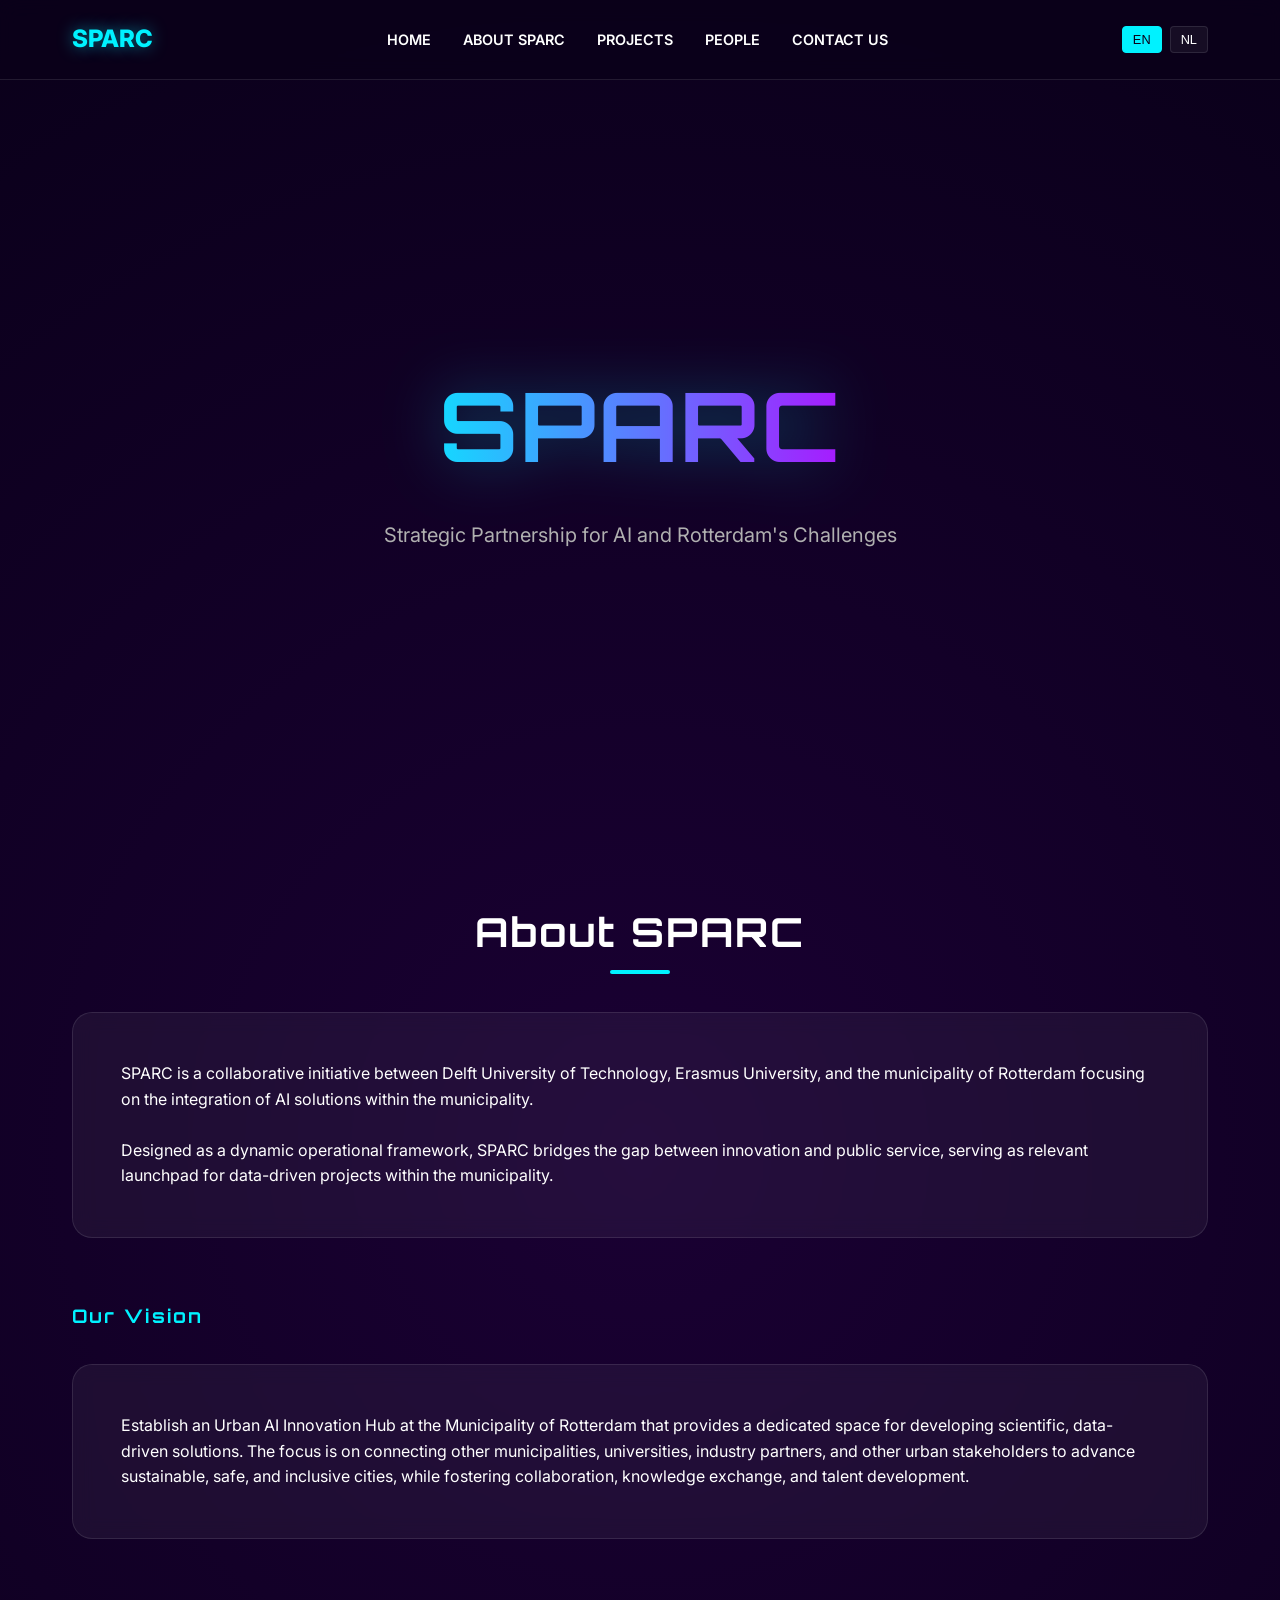
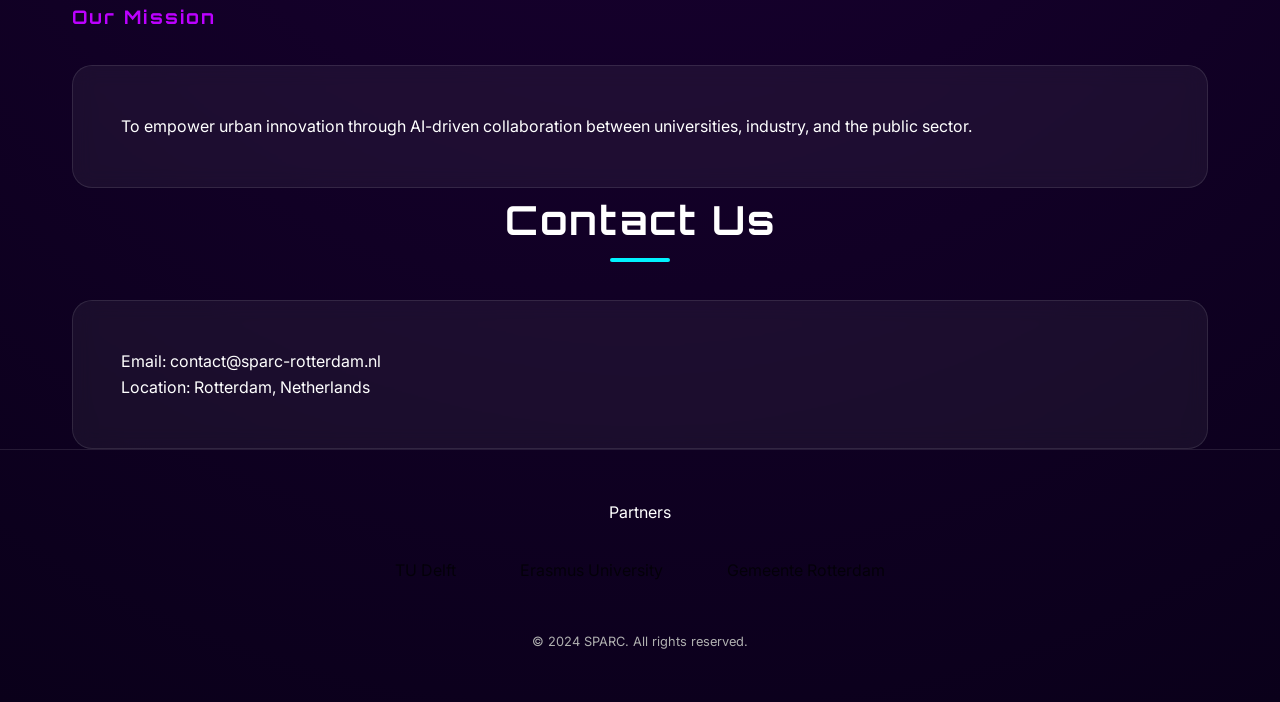
==== index.html @ aa4c8516 "Initial version" ====
<!DOCTYPE html>
<html lang="en">

<head>
    <meta charset="UTF-8">
    <meta name="viewport" content="width=device-width, initial-scale=1.0">
    <title>SPARC | Strategic Partnership for AI</title>
    <meta name="description"
        content="Strategic Partnership for AI and Rotterdam's Challenges. A collaboration between TU Delft, Erasmus University, and Rotterdam.">
    <link rel="stylesheet" href="style.css">
</head>

<body>
    <nav>
        <div class="container">
            <a href="index.html" class="logo">SPARC</a>
            <ul class="nav-links">
                <li><a href="index.html" data-key="nav_home">Home</a></li>
                <li><a href="index.html#about" data-key="nav_about">About SPARC</a></li>
                <li><a href="projects.html" data-key="nav_projects">Projects</a></li>
                <li><a href="people.html" data-key="nav_people">People</a></li>
                <li><a href="#contact" data-key="nav_contact">Contact Us</a></li>
            </ul>
            <div class="lang-switch">
                <button class="lang-btn active" data-lang="en" onclick="switchLang('en')">EN</button>
                <button class="lang-btn" data-lang="nl" onclick="switchLang('nl')">NL</button>
            </div>
        </div>
    </nav>

    <main>
        <section id="home" class="hero">
            <div class="hero-bg"></div>
            <div class="container hero-content">
                <h1 data-key="hero_title">SPARC</h1>
                <p data-key="hero_subtitle">Strategic Partnership for AI and Rotterdam's Challenges</p>
            </div>
        </section>

        <section id="about" class="container">
            <h2 class="section-title" data-key="about_title">About SPARC</h2>
            <div class="glass-card">
                <p data-key="about_desc_1"></p>
                <br>
                <p data-key="about_desc_2"></p>
            </div>

            <div id="vision" style="margin-top: 4rem;">
                <h3 style="color: var(--primary-cyan); margin-bottom: 1rem;" data-key="vision_title">Our Vision</h3>
                <div class="glass-card">
                    <p data-key="vision_desc"></p>
                </div>
            </div>

            <div id="mission" style="margin-top: 4rem;">
                <h3 style="color: var(--primary-purple); margin-bottom: 1rem;" data-key="mission_title">Our Mission</h3>
                <div class="glass-card">
                    <p data-key="mission_desc"></p>
                </div>
            </div>
        </section>

        <section id="contact" class="container">
            <h2 class="section-title" data-key="contact_title">Contact Us</h2>
            <div class="glass-card">
                <p>Email: contact@sparc-rotterdam.nl</p>
                <p>Location: Rotterdam, Netherlands</p>
            </div>
        </section>
    </main>

    <footer>
        <div class="container text-center">
            <p data-key="footer_partners">Partners</p>
            <div class="partner-logos">
                <span>TU Delft</span>
                <span>Erasmus University</span>
                <span>Gemeente Rotterdam</span>
            </div>
            <p style="margin-top: 3rem; color: var(--text-gray); font-size: 0.8rem;">&copy; 2024 SPARC. All rights
                reserved.</p>
        </div>
    </footer>

    <script src="script.js"></script>
</body>

</html>
---- style.css ----
@import url('https://fonts.googleapis.com/css2?family=Inter:wght@300;400;600;800&family=Orbitron:wght@400;700&display=swap');

:root {
    --primary-cyan: #00f2ff;
    --primary-purple: #bc00ff;
    --bg-dark: #0a001a;
    --bg-darker: #05000d;
    --text-white: #ffffff;
    --text-gray: #b0b0b0;
    --glass-bg: rgba(255, 255, 255, 0.05);
    --glass-border: rgba(255, 255, 255, 0.1);
    --glow-cyan: 0 0 15px rgba(0, 242, 255, 0.5);
    --glow-purple: 0 0 15px rgba(188, 0, 255, 0.5);
    --transition: all 0.3s cubic-bezier(0.4, 0, 0.2, 1);
}

* {
    margin: 0;
    padding: 0;
    box-sizing: border-box;
}

body {
    font-family: 'Inter', sans-serif;
    background-color: var(--bg-dark);
    color: var(--text-white);
    line-height: 1.6;
    overflow-x: hidden;
    background: radial-gradient(circle at 50% 50%, #1a0033 0%, var(--bg-dark) 100%);
}

h1,
h2,
h3 {
    font-family: 'Orbitron', sans-serif;
    letter-spacing: 2px;
}

/* --- Layout --- */
.container {
    max-width: 1200px;
    margin: 0 auto;
    padding: 0 2rem;
}

section {
    padding: 100px 0;
}

/* --- Navigation --- */
nav {
    position: fixed;
    top: 0;
    width: 100%;
    z-index: 1000;
    background: rgba(10, 0, 26, 0.8);
    backdrop-filter: blur(10px);
    border-bottom: 1px solid var(--glass-border);
    height: 80px;
    display: flex;
    align-items: center;
}

nav .container {
    display: flex;
    justify-content: space-between;
    align-items: center;
    width: 100%;
}

.logo {
    font-size: 1.5rem;
    font-weight: 800;
    color: var(--primary-cyan);
    text-decoration: none;
    text-shadow: var(--glow-cyan);
}

.nav-links {
    display: flex;
    gap: 2rem;
    list-style: none;
}

.nav-links a {
    text-decoration: none;
    color: var(--text-white);
    font-size: 0.9rem;
    font-weight: 600;
    text-transform: uppercase;
    transition: var(--transition);
}

.nav-links a:hover {
    color: var(--primary-cyan);
    text-shadow: var(--glow-cyan);
}

.lang-switch {
    display: flex;
    gap: 0.5rem;
}

.lang-btn {
    background: var(--glass-bg);
    border: 1px solid var(--glass-border);
    color: var(--text-white);
    padding: 5px 10px;
    cursor: pointer;
    border-radius: 4px;
    font-size: 0.8rem;
    transition: var(--transition);
}

.lang-btn.active {
    background: var(--primary-cyan);
    color: var(--bg-dark);
    border-color: var(--primary-cyan);
}

/* --- Hero --- */
.hero {
    height: 100vh;
    display: flex;
    align-items: center;
    justify-content: center;
    text-align: center;
    position: relative;
    overflow: hidden;
}

.hero-bg {
    position: absolute;
    top: 0;
    left: 0;
    width: 100%;
    height: 100%;
    background: url('/Users/fgarridovalenz/.gemini/antigravity/brain/bed63259-4821-4f34-b5d7-c8e32b743fea/rotterdam_cyber_skyline_1770727489225.png') no-repeat center center/cover;
    opacity: 0.2;
    z-index: -1;
}

.hero-content h1 {
    font-size: 6rem;
    margin-bottom: 1rem;
    background: linear-gradient(90deg, var(--primary-cyan), var(--primary-purple));
    -webkit-background-clip: text;
    background-clip: text;
    -webkit-text-fill-color: transparent;
    filter: drop-shadow(0 0 30px rgba(0, 242, 255, 0.3));
}

.hero-content p {
    font-size: 1.25rem;
    color: var(--text-gray);
    max-width: 600px;
    margin: 0 auto;
}

/* --- Cards / Glassmorphism --- */
.glass-card {
    background: var(--glass-bg);
    border: 1px solid var(--glass-border);
    backdrop-filter: blur(10px);
    border-radius: 20px;
    padding: 3rem;
    margin-top: 2rem;
    transition: var(--transition);
}

.glass-card:hover {
    border-color: var(--primary-cyan);
    box-shadow: 0 0 30px rgba(0, 242, 255, 0.1);
}

.section-title {
    font-size: 2.5rem;
    margin-bottom: 3rem;
    text-align: center;
    position: relative;
}

.section-title::after {
    content: '';
    position: absolute;
    bottom: -10px;
    left: 50%;
    transform: translateX(-50%);
    width: 60px;
    height: 4px;
    background: var(--primary-cyan);
    border-radius: 2px;
}

/* --- Footer --- */
footer {
    padding: 50px 0;
    border-top: 1px solid var(--glass-border);
    text-align: center;
}

.partner-logos {
    display: flex;
    justify-content: center;
    gap: 4rem;
    margin-top: 2rem;
    opacity: 0.7;
    filter: grayscale(1) invert(1);
}

.partner-logos img {
    height: 40px;
}

/* --- Responsive --- */
@media (max-width: 768px) {
    .nav-links {
        display: none;
    }

    .hero-content h1 {
        font-size: 3rem;
    }
}
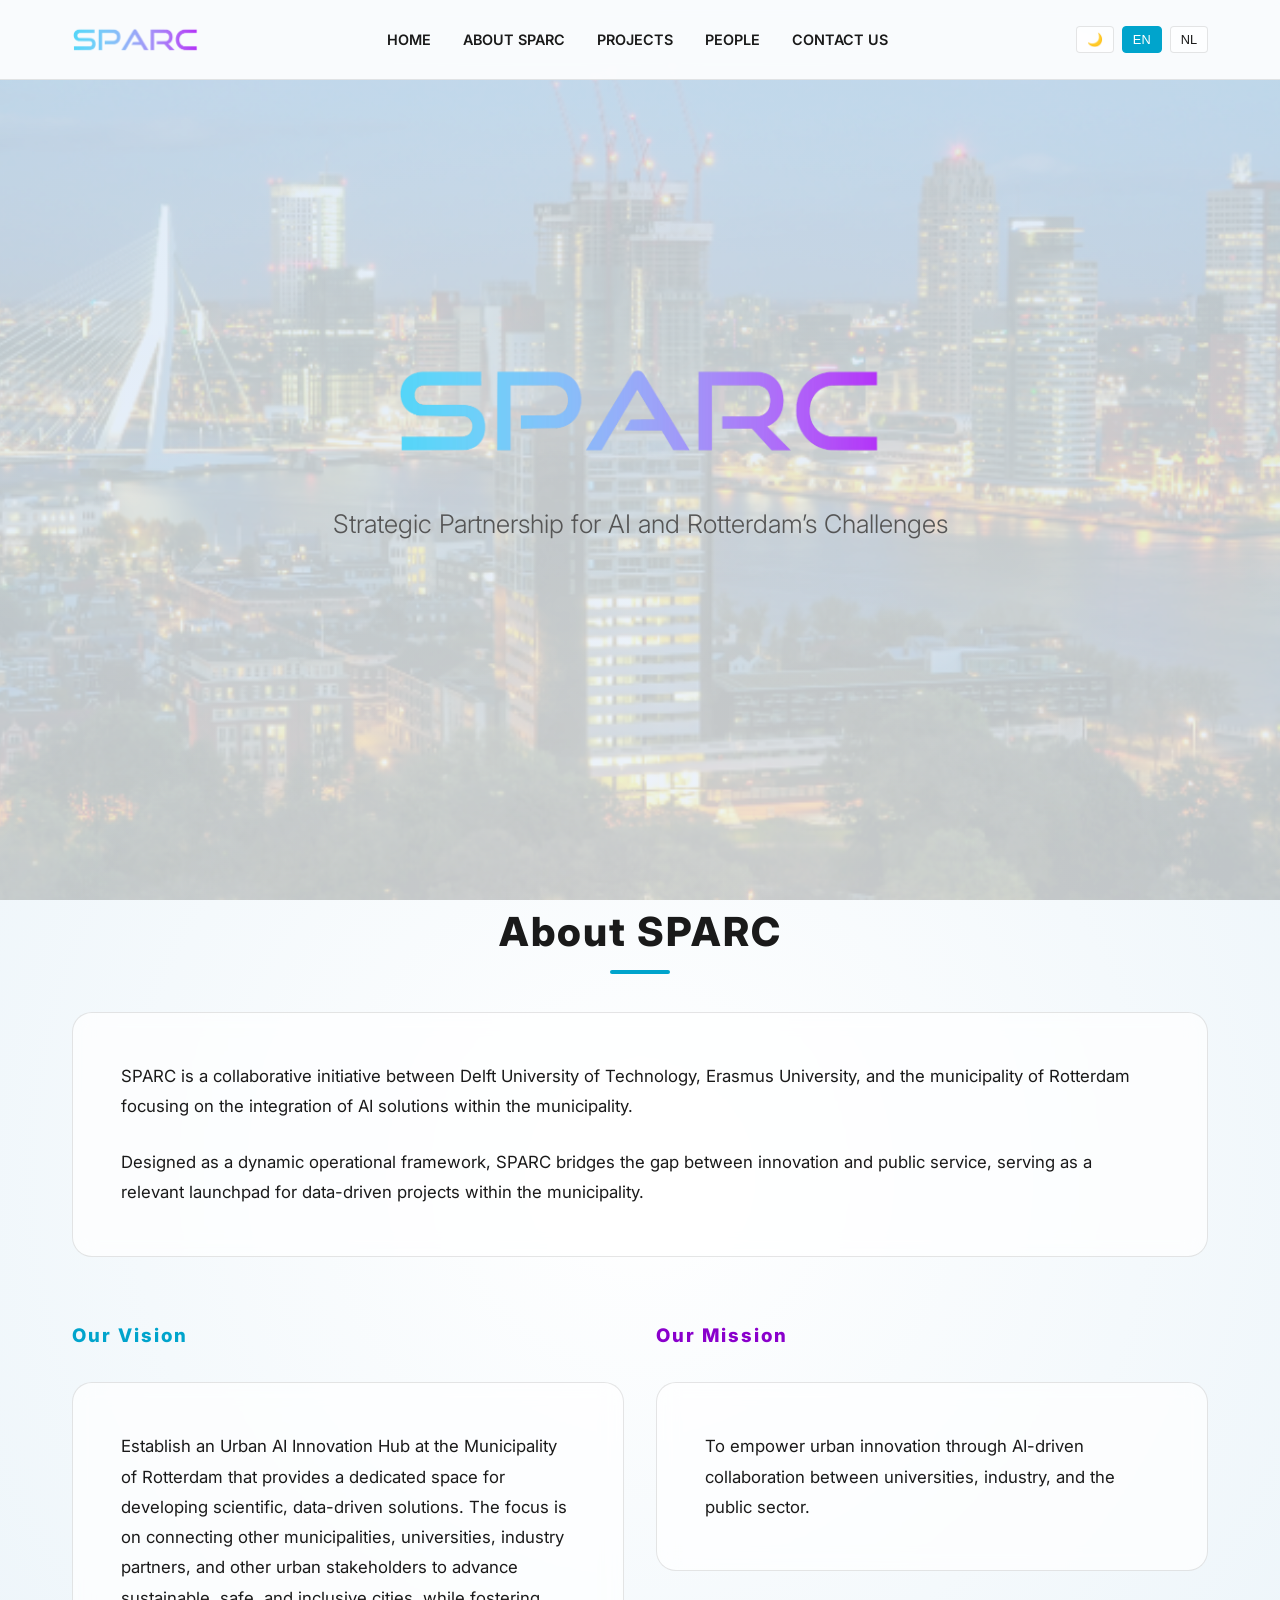
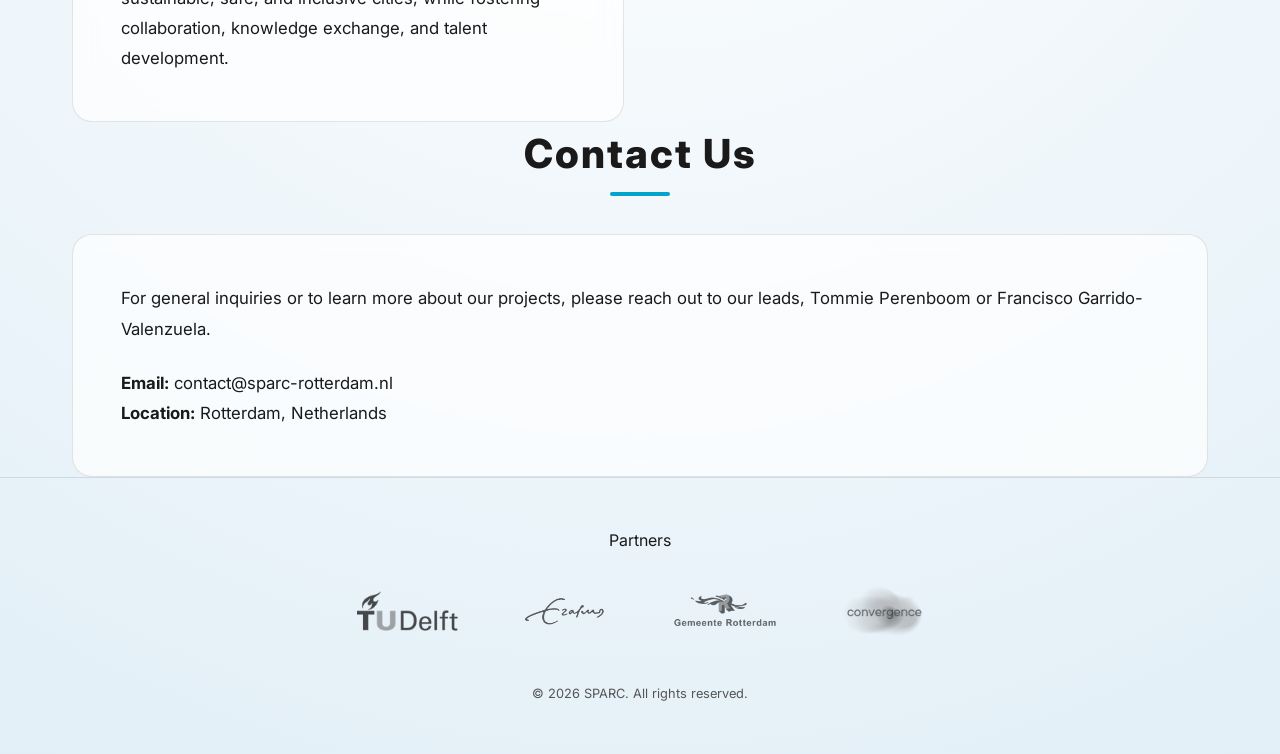
==== commit bb477150: "Major redesign: new branding, people page, data-driven projects, bilingual support - New SPARC logo " ====
--- a/index.html
+++ b/index.html
@@ -13,7 +13,7 @@
 <body>
     <nav>
         <div class="container">
-            <a href="index.html" class="logo">SPARC</a>
+            <a href="index.html" class="logo"><img src="source/logos/sparc-logo.png" alt="SPARC"></a>
             <ul class="nav-links">
                 <li><a href="index.html" data-key="nav_home">Home</a></li>
                 <li><a href="index.html#about" data-key="nav_about">About SPARC</a></li>
@@ -22,6 +22,7 @@
                 <li><a href="#contact" data-key="nav_contact">Contact Us</a></li>
             </ul>
             <div class="lang-switch">
+                <button id="theme-toggle" aria-label="Toggle Theme">🌙</button>
                 <button class="lang-btn active" data-lang="en" onclick="switchLang('en')">EN</button>
                 <button class="lang-btn" data-lang="nl" onclick="switchLang('nl')">NL</button>
             </div>
@@ -32,7 +33,7 @@
         <section id="home" class="hero">
             <div class="hero-bg"></div>
             <div class="container hero-content">
-                <h1 data-key="hero_title">SPARC</h1>
+                <img src="source/logos/sparc-logo.png" alt="SPARC" class="hero-logo">
                 <p data-key="hero_subtitle">Strategic Partnership for AI and Rotterdam's Challenges</p>
             </div>
         </section>
@@ -45,6 +46,7 @@
                 <p data-key="about_desc_2"></p>
             </div>
 
+            <div class="vision-mission-grid">
             <div id="vision" style="margin-top: 4rem;">
                 <h3 style="color: var(--primary-cyan); margin-bottom: 1rem;" data-key="vision_title">Our Vision</h3>
                 <div class="glass-card">
@@ -58,13 +60,15 @@
                     <p data-key="mission_desc"></p>
                 </div>
             </div>
+        </div>
         </section>
 
         <section id="contact" class="container">
             <h2 class="section-title" data-key="contact_title">Contact Us</h2>
             <div class="glass-card">
-                <p>Email: contact@sparc-rotterdam.nl</p>
-                <p>Location: Rotterdam, Netherlands</p>
+                <p style="margin-bottom: 1.5rem;" data-key="contact_desc">For general inquiries or to learn more about our projects, please reach out to our leads, Tommie Perenboom or Francisco Garrido-Valenzuela.</p>
+                <p><strong data-key="contact_email">Email:</strong> contact@sparc-rotterdam.nl</p>
+                <p><strong data-key="contact_location">Location:</strong> Rotterdam, Netherlands</p>
             </div>
         </section>
     </main>
@@ -73,11 +77,12 @@
         <div class="container text-center">
             <p data-key="footer_partners">Partners</p>
             <div class="partner-logos">
-                <span>TU Delft</span>
-                <span>Erasmus University</span>
-                <span>Gemeente Rotterdam</span>
+                <img src="source/logos/tudelft-logo.png" alt="TU Delft">
+                <img src="source/logos/erasmus-logo.png" alt="Erasmus University">
+                <img src="source/logos/rotterdam-logo.png" alt="Gemeente Rotterdam">
+                <img src="source/logos/convergence-logo.png" alt="Convergence" style="height: 50px;">
             </div>
-            <p style="margin-top: 3rem; color: var(--text-gray); font-size: 0.8rem;">&copy; 2024 SPARC. All rights
+            <p style="margin-top: 3rem; color: var(--text-gray); font-size: 0.8rem;">&copy; 2026 SPARC. All rights
                 reserved.</p>
         </div>
     </footer>
--- a/style.css
+++ b/style.css
@@ -1,17 +1,38 @@
 @import url('https://fonts.googleapis.com/css2?family=Inter:wght@300;400;600;800&family=Orbitron:wght@400;700&display=swap');
 
 :root {
+    /* Light Theme (Default) */
+    --primary-cyan: #00a4cc;
+    --primary-purple: #8a00cc;
+    --bg-color: #f4f9fc;
+    --bg-gradient: radial-gradient(circle at 50% 50%, #ffffff 0%, #e2eff7 100%);
+    --text-main: #1a1a1a;
+    --text-gray: #555555;
+    --glass-bg: rgba(255, 255, 255, 0.7);
+    --glass-border: rgba(0, 0, 0, 0.1);
+    --nav-bg: rgba(255, 255, 255, 0.9);
+    --glow-cyan: 0 0 15px rgba(0, 179, 204, 0.2);
+    --glow-purple: 0 0 15px rgba(153, 0, 204, 0.2);
+    --filter-invert: 0;
+    --hero-bg-opacity: 0.2;
+    --transition: all 0.3s cubic-bezier(0.4, 0, 0.2, 1);
+}
+
+[data-theme="dark"] {
+    /* Dark Theme */
     --primary-cyan: #00f2ff;
     --primary-purple: #bc00ff;
-    --bg-dark: #0a001a;
-    --bg-darker: #05000d;
-    --text-white: #ffffff;
+    --bg-color: #0a001a;
+    --bg-gradient: radial-gradient(circle at 50% 50%, #1a0033 0%, #0a001a 100%);
+    --text-main: #ffffff;
     --text-gray: #b0b0b0;
     --glass-bg: rgba(255, 255, 255, 0.05);
     --glass-border: rgba(255, 255, 255, 0.1);
+    --nav-bg: rgba(10, 0, 26, 0.8);
     --glow-cyan: 0 0 15px rgba(0, 242, 255, 0.5);
     --glow-purple: 0 0 15px rgba(188, 0, 255, 0.5);
-    --transition: all 0.3s cubic-bezier(0.4, 0, 0.2, 1);
+    --filter-invert: 1;
+    --hero-bg-opacity: 0.3;
 }
 
 * {
@@ -22,17 +43,19 @@
 
 body {
     font-family: 'Inter', sans-serif;
-    background-color: var(--bg-dark);
-    color: var(--text-white);
+    background-color: var(--bg-color);
+    color: var(--text-main);
     line-height: 1.6;
     overflow-x: hidden;
-    background: radial-gradient(circle at 50% 50%, #1a0033 0%, var(--bg-dark) 100%);
+    background: var(--bg-gradient);
+    transition: var(--transition);
 }
 
 h1,
 h2,
 h3 {
-    font-family: 'Orbitron', sans-serif;
+    font-family: 'Inter', sans-serif;
+    font-weight: 800;
     letter-spacing: 2px;
 }
 
@@ -53,12 +76,13 @@
     top: 0;
     width: 100%;
     z-index: 1000;
-    background: rgba(10, 0, 26, 0.8);
+    background: var(--nav-bg);
     backdrop-filter: blur(10px);
     border-bottom: 1px solid var(--glass-border);
     height: 80px;
     display: flex;
     align-items: center;
+    transition: var(--transition);
 }
 
 nav .container {
@@ -69,11 +93,14 @@
 }
 
 .logo {
-    font-size: 1.5rem;
-    font-weight: 800;
-    color: var(--primary-cyan);
+    display: flex;
+    align-items: center;
     text-decoration: none;
-    text-shadow: var(--glow-cyan);
+}
+
+.logo img {
+    height: 28px;
+    width: auto;
 }
 
 .nav-links {
@@ -84,7 +111,7 @@
 
 .nav-links a {
     text-decoration: none;
-    color: var(--text-white);
+    color: var(--text-main);
     font-size: 0.9rem;
     font-weight: 600;
     text-transform: uppercase;
@@ -99,22 +126,26 @@
 .lang-switch {
     display: flex;
     gap: 0.5rem;
-}
-
-.lang-btn {
+    align-items: center;
+}
+
+.lang-btn, #theme-toggle {
     background: var(--glass-bg);
     border: 1px solid var(--glass-border);
-    color: var(--text-white);
+    color: var(--text-main);
     padding: 5px 10px;
     cursor: pointer;
     border-radius: 4px;
     font-size: 0.8rem;
     transition: var(--transition);
+    display: flex;
+    align-items: center;
+    justify-content: center;
 }
 
 .lang-btn.active {
     background: var(--primary-cyan);
-    color: var(--bg-dark);
+    color: #fff;
     border-color: var(--primary-cyan);
 }
 
@@ -135,9 +166,10 @@
     left: 0;
     width: 100%;
     height: 100%;
-    background: url('/Users/fgarridovalenz/.gemini/antigravity/brain/bed63259-4821-4f34-b5d7-c8e32b743fea/rotterdam_cyber_skyline_1770727489225.png') no-repeat center center/cover;
-    opacity: 0.2;
+    background: url('rotterdam-skyline.png') no-repeat center center/cover;
+    opacity: var(--hero-bg-opacity);
     z-index: -1;
+    transition: var(--transition);
 }
 
 .hero-content h1 {
@@ -147,13 +179,16 @@
     -webkit-background-clip: text;
     background-clip: text;
     -webkit-text-fill-color: transparent;
-    filter: drop-shadow(0 0 30px rgba(0, 242, 255, 0.3));
+    filter: drop-shadow(0 0 30px rgba(0, 179, 204, 0.3));
 }
 
 .hero-content p {
-    font-size: 1.25rem;
+    font-size: 1.6rem;
     color: var(--text-gray);
-    max-width: 600px;
+    max-width: 800px;
+    font-weight: 300;
+    line-height: 1.4;
+    margin: 0 auto;
     margin: 0 auto;
 }
 
@@ -170,7 +205,7 @@
 
 .glass-card:hover {
     border-color: var(--primary-cyan);
-    box-shadow: 0 0 30px rgba(0, 242, 255, 0.1);
+    box-shadow: 0 0 30px rgba(0, 179, 204, 0.1);
 }
 
 .section-title {
@@ -178,6 +213,7 @@
     margin-bottom: 3rem;
     text-align: center;
     position: relative;
+    color: var(--text-main);
 }
 
 .section-title::after {
@@ -202,14 +238,24 @@
 .partner-logos {
     display: flex;
     justify-content: center;
+    align-items: center;
     gap: 4rem;
     margin-top: 2rem;
     opacity: 0.7;
-    filter: grayscale(1) invert(1);
+    filter: grayscale(1) invert(var(--filter-invert));
+    transition: var(--transition);
 }
 
 .partner-logos img {
     height: 40px;
+    object-fit: contain;
+}
+
+.partner-logos span {
+    font-size: 1.2rem;
+    font-weight: bold;
+    display: flex;
+    align-items: center;
 }
 
 /* --- Responsive --- */
@@ -221,4 +267,80 @@
     .hero-content h1 {
         font-size: 3rem;
     }
-}+}
+
+/* --- New Hero Logo --- */
+.hero-logo {
+    max-width: 80%;
+    width: 600px;
+    height: auto;
+    margin-bottom: 2rem;
+    filter: drop-shadow(0 0 20px rgba(255,255,255,0.2));
+}
+
+/* --- Layout Grid for Vision/Mission --- */
+.vision-mission-grid {
+    display: grid;
+    grid-template-columns: 1fr;
+    gap: 2rem;
+    margin-top: 4rem;
+}
+
+@media (min-width: 768px) {
+    .vision-mission-grid {
+        grid-template-columns: 1fr 1fr;
+    }
+    .vision-mission-grid > div {
+        margin-top: 0 !important;
+    }
+}
+
+.glass-card p {
+    font-size: 1.05rem;
+    line-height: 1.8;
+}
+
+/* New Project Row Layout */
+.project-row {
+    display: flex;
+    flex-direction: row;
+    border-radius: 20px;
+    overflow: hidden;
+    cursor: pointer;
+    transition: transform 0.3s ease, box-shadow 0.3s ease;
+    padding: 0 !important;
+    background: rgba(255, 255, 255, 0.03);
+    border: 1px solid var(--glass-border);
+    backdrop-filter: blur(10px);
+    -webkit-backdrop-filter: blur(10px);
+}
+.project-row:hover {
+    transform: translateY(-5px);
+    box-shadow: 0 15px 35px rgba(0,0,0,0.2);
+}
+.project-left {
+    flex: 1;
+    background-size: cover !important;
+    background-position: center !important;
+    padding: 2.5rem;
+    display: flex;
+    flex-direction: column;
+    justify-content: flex-start;
+    min-height: 280px;
+    position: relative;
+}
+.project-right {
+    flex: 1.5;
+    padding: 3rem 2.5rem;
+    display: flex;
+    flex-direction: column;
+    justify-content: center;
+}
+@media (max-width: 768px) {
+    .project-row {
+        flex-direction: column;
+    }
+    .project-left {
+        min-height: 200px;
+    }
+}
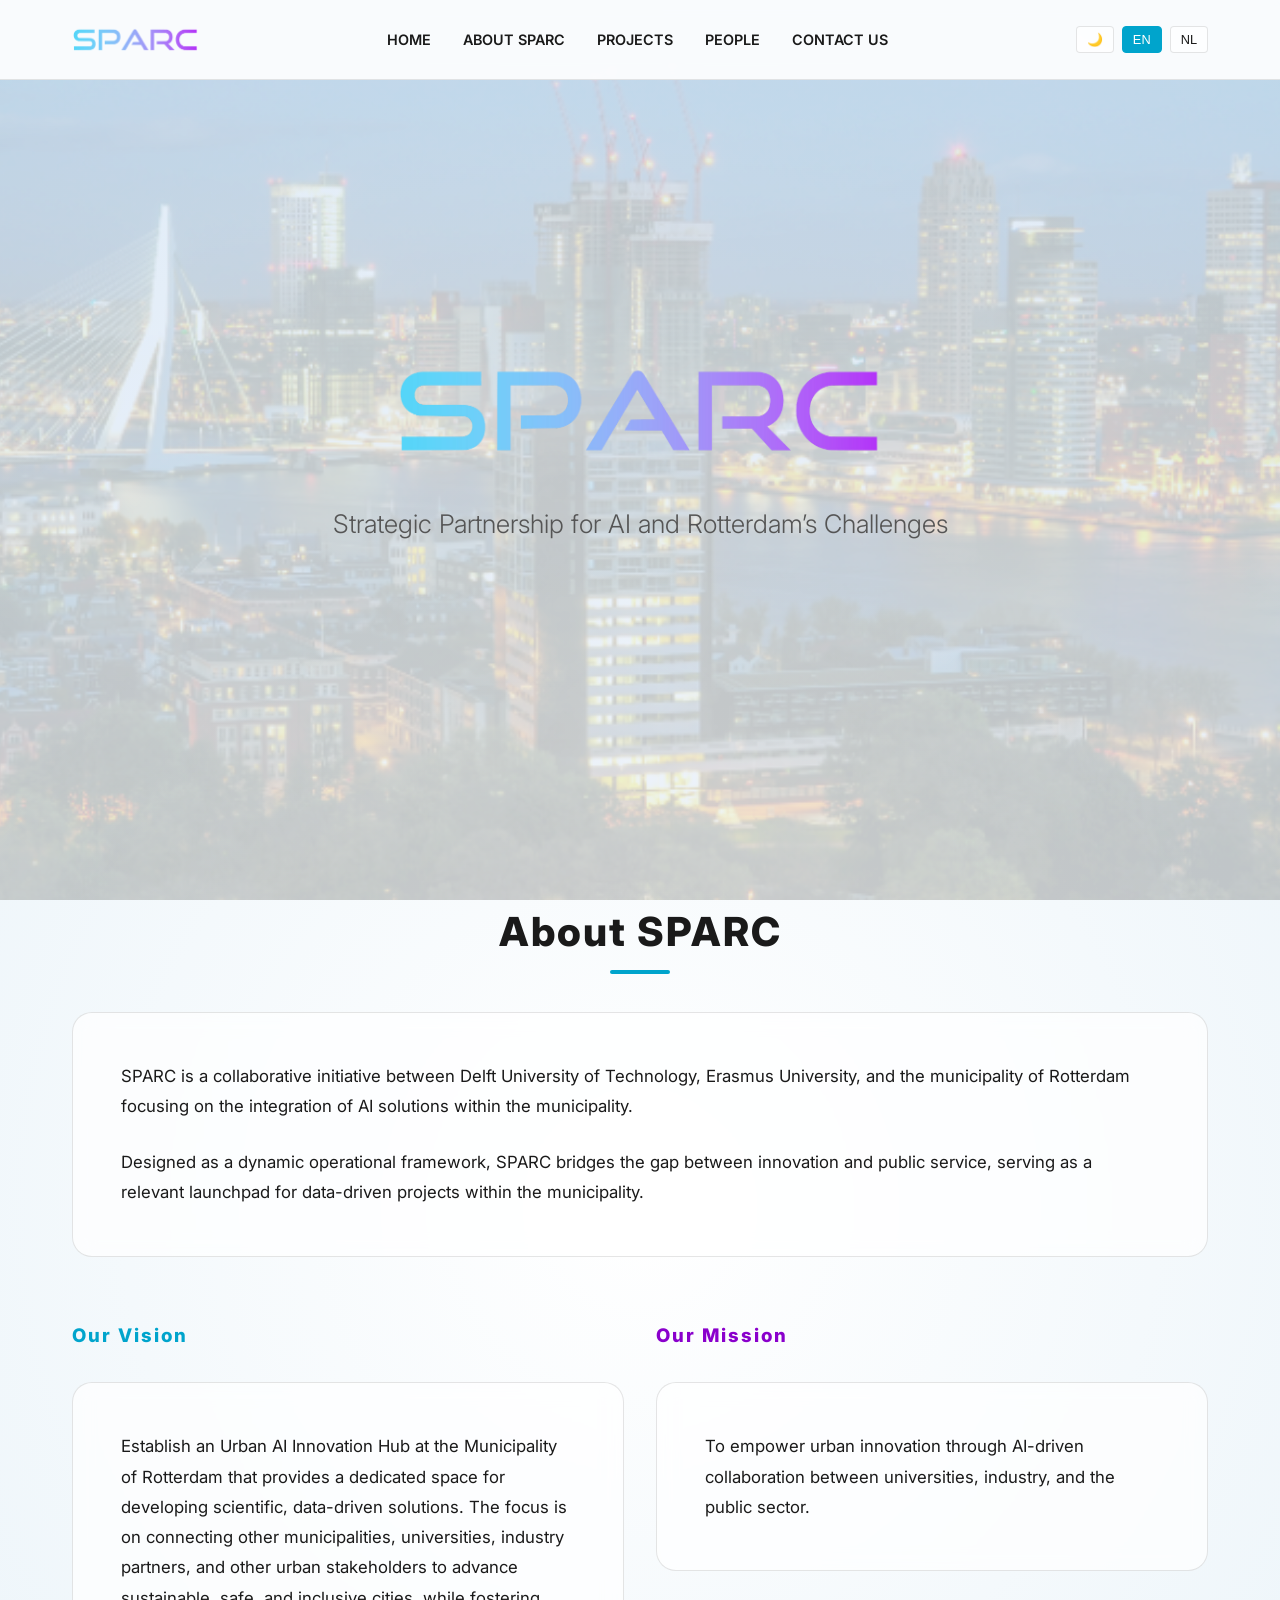
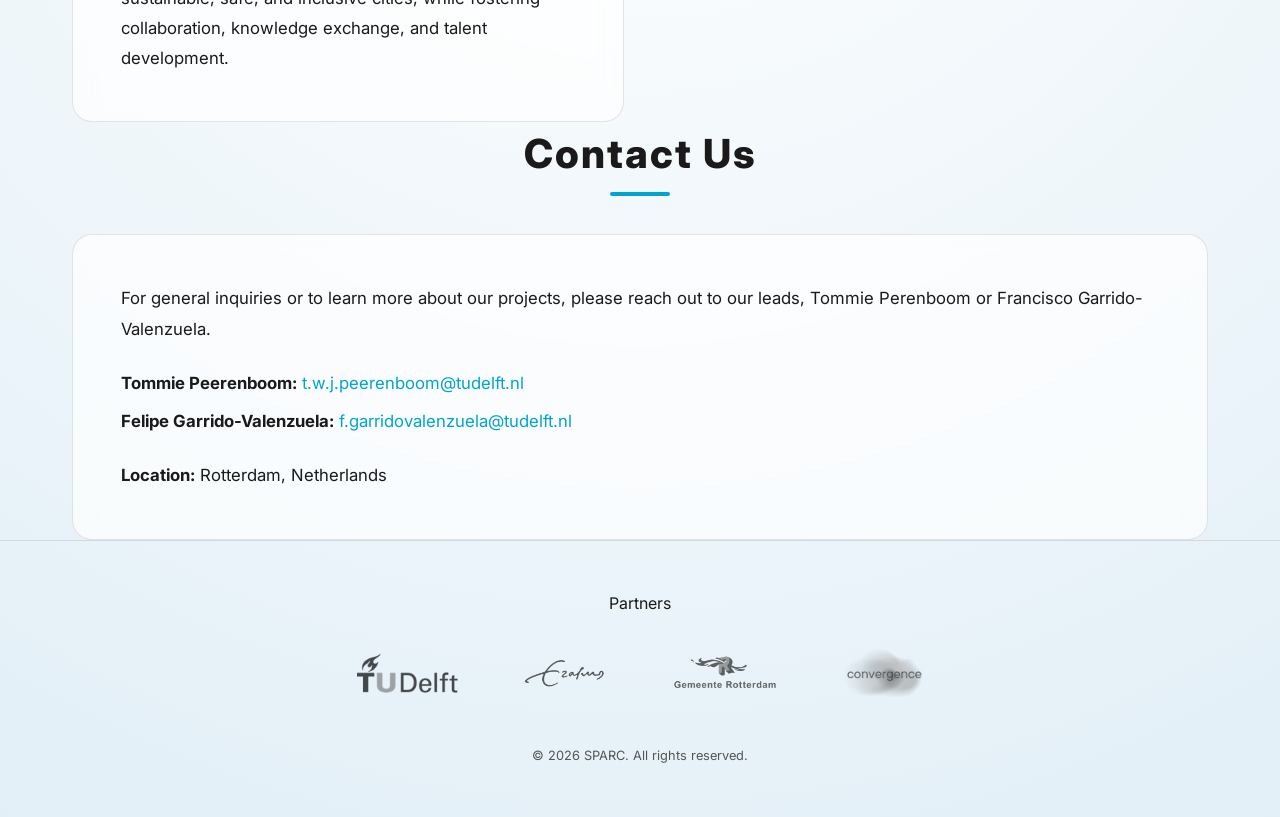
==== commit 1426bde0: "UI Polish: ongoing project tags, separate project grids, AI thumbnails, update contact emails" ====
--- a/index.html
+++ b/index.html
@@ -66,8 +66,11 @@
         <section id="contact" class="container">
             <h2 class="section-title" data-key="contact_title">Contact Us</h2>
             <div class="glass-card">
-                <p style="margin-bottom: 1.5rem;" data-key="contact_desc">For general inquiries or to learn more about our projects, please reach out to our leads, Tommie Perenboom or Francisco Garrido-Valenzuela.</p>
-                <p><strong data-key="contact_email">Email:</strong> contact@sparc-rotterdam.nl</p>
+                <p style="margin-bottom: 1.5rem;" data-key="contact_desc">For general inquiries or to learn more about our projects, please reach out to our leads, Tommie Peerenboom or Felipe Garrido-Valenzuela.</p>
+                <div style="display: flex; flex-direction: column; gap: 0.5rem; margin-bottom: 1.5rem;">
+                    <p><strong>Tommie Peerenboom:</strong> <a href="mailto:t.w.j.peerenboom@tudelft.nl" style="color: var(--primary-cyan); text-decoration: none;">t.w.j.peerenboom@tudelft.nl</a></p>
+                    <p><strong>Felipe Garrido-Valenzuela:</strong> <a href="mailto:f.garridovalenzuela@tudelft.nl" style="color: var(--primary-cyan); text-decoration: none;">f.garridovalenzuela@tudelft.nl</a></p>
+                </div>
                 <p><strong data-key="contact_location">Location:</strong> Rotterdam, Netherlands</p>
             </div>
         </section>
--- a/style.css
+++ b/style.css
@@ -344,3 +344,85 @@
         min-height: 200px;
     }
 }
+
+/* Markdown Content Styling */
+.markdown-body {
+    font-family: 'Inter', sans-serif;
+    color: var(--text-color);
+    line-height: 1.8;
+    font-size: 1.1rem;
+    max-width: 800px;
+    margin: 0 auto;
+    padding: 2rem 0;
+}
+
+.markdown-body h3 {
+    font-size: 1.5rem;
+    font-weight: 700;
+    color: var(--primary-color);
+    margin-top: 2.5rem;
+    margin-bottom: 1rem;
+    padding-bottom: 0.5rem;
+    border-bottom: 2px solid var(--accent-color);
+    display: inline-block;
+}
+
+.markdown-body p {
+    margin-bottom: 1.5rem;
+}
+
+.markdown-body ul {
+    margin-bottom: 1.5rem;
+    padding-left: 1.5rem;
+}
+
+.markdown-body li {
+    margin-bottom: 0.5rem;
+}
+
+.markdown-body strong {
+    font-weight: 600;
+    color: var(--secondary-color);
+}
+
+
+/* Aggressive Markdown Content Styling */
+.markdown-body {
+    font-family: 'Inter', sans-serif !important;
+    color: var(--text-color) !important;
+    line-height: 1.8 !important;
+    font-size: 1.15rem !important;
+    max-width: 800px !important;
+    margin: 0 auto !important;
+    padding: 1rem 0 !important;
+}
+
+.markdown-body h3 {
+    font-size: 1.6rem !important;
+    font-weight: 700 !important;
+    color: var(--primary-cyan) !important;
+    margin-top: 3.5rem !important;
+    margin-bottom: 1.5rem !important;
+    padding-bottom: 0.5rem !important;
+    border-bottom: 2px solid var(--accent-color) !important;
+    display: inline-block !important;
+    width: 100% !important;
+}
+
+.markdown-body p {
+    margin-bottom: 2rem !important;
+}
+
+.markdown-body ul {
+    margin-bottom: 2.5rem !important;
+    padding-left: 2rem !important;
+}
+
+.markdown-body li {
+    margin-bottom: 0.8rem !important;
+}
+
+.markdown-body strong {
+    font-weight: 700 !important;
+    color: var(--primary-blue) !important;
+}
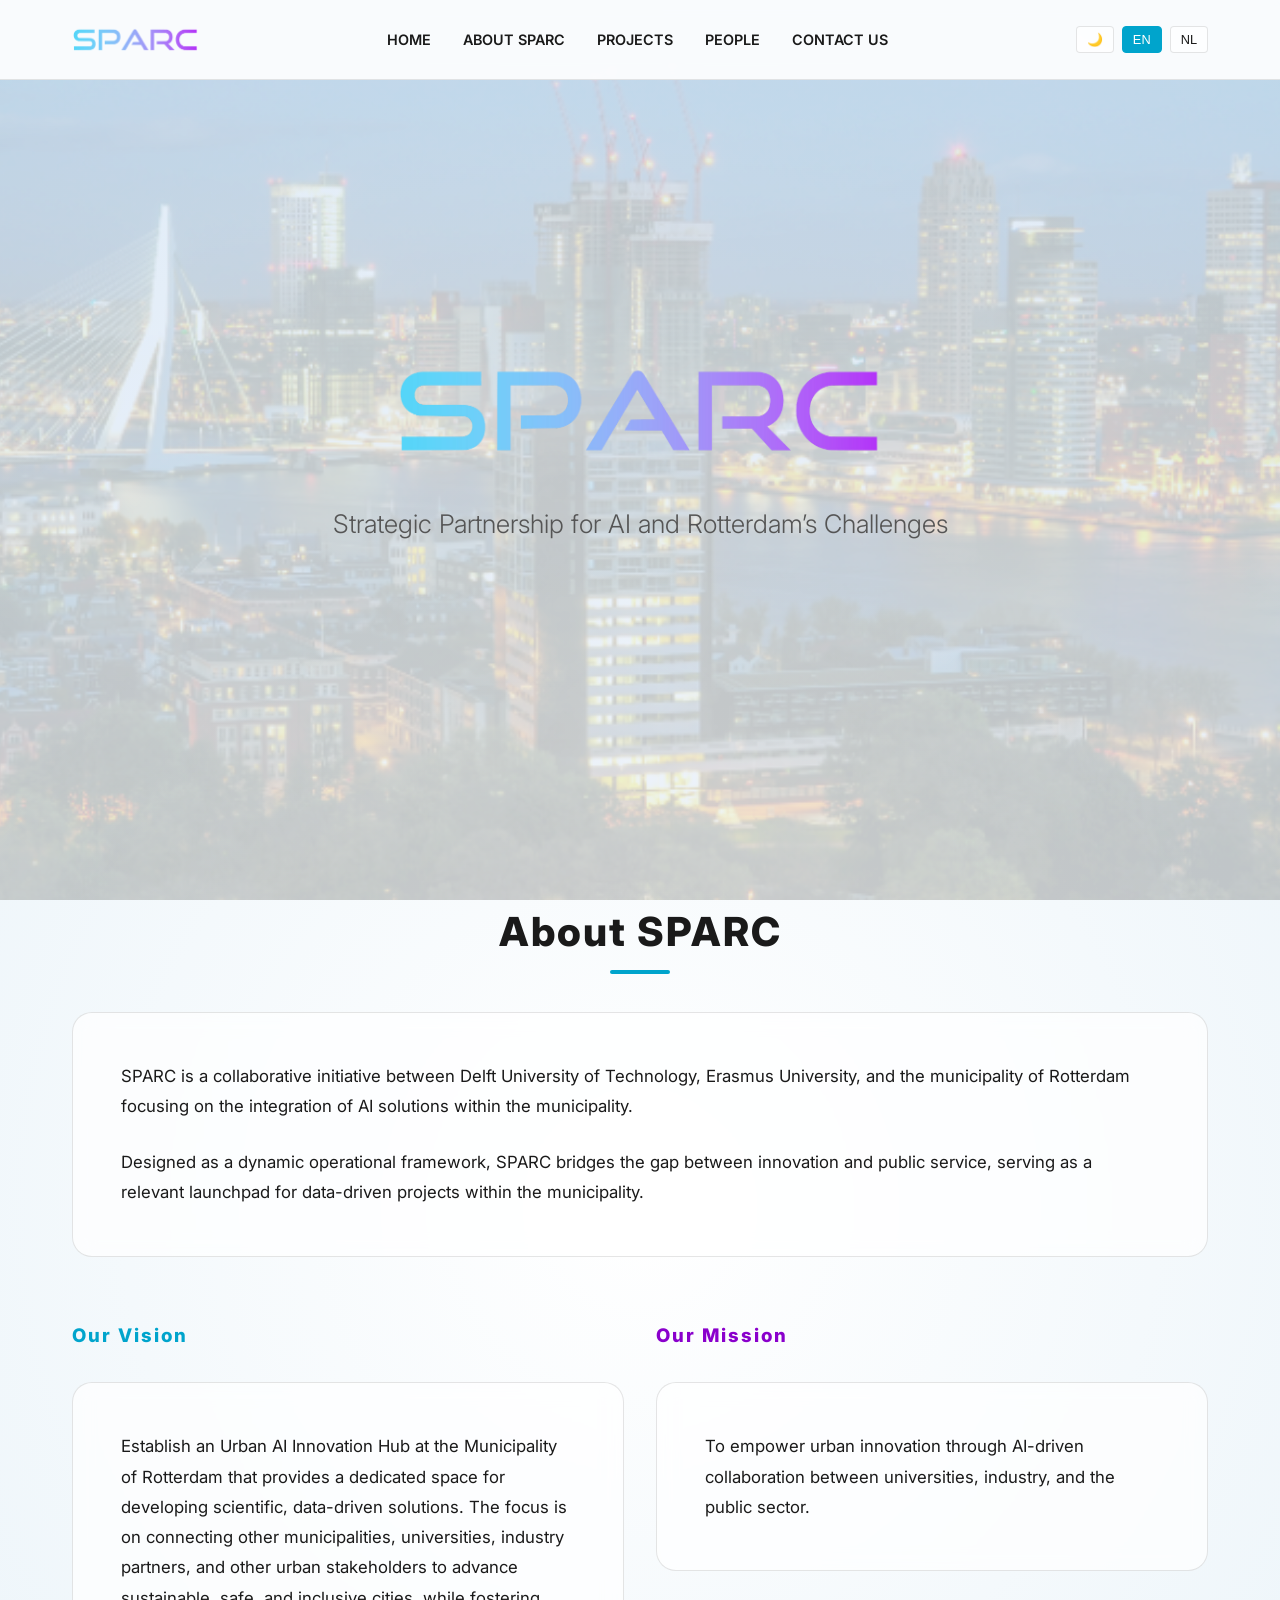
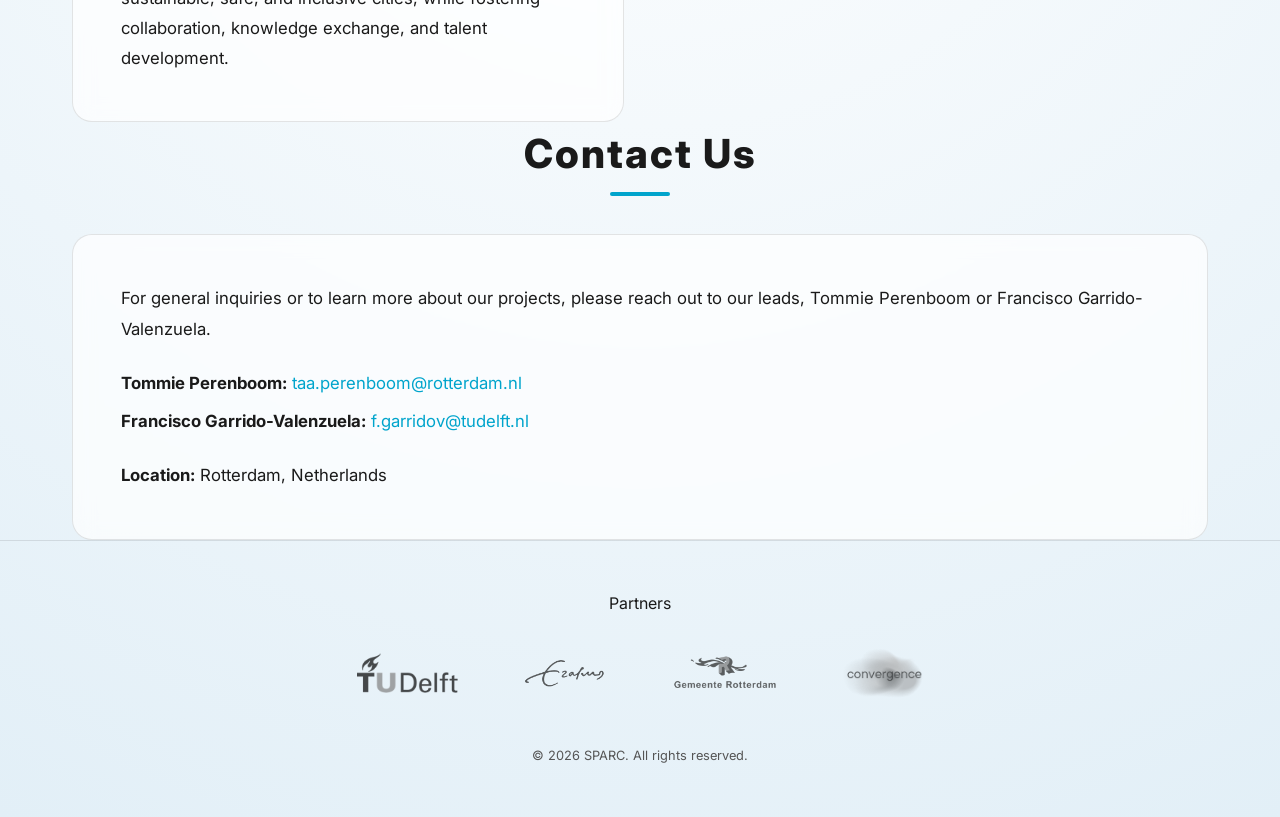
==== commit b269a271: "Update contact section with correct emails and names from people.html" ====
--- a/index.html
+++ b/index.html
@@ -66,10 +66,10 @@
         <section id="contact" class="container">
             <h2 class="section-title" data-key="contact_title">Contact Us</h2>
             <div class="glass-card">
-                <p style="margin-bottom: 1.5rem;" data-key="contact_desc">For general inquiries or to learn more about our projects, please reach out to our leads, Tommie Peerenboom or Felipe Garrido-Valenzuela.</p>
+                <p style="margin-bottom: 1.5rem;" data-key="contact_desc">For general inquiries or to learn more about our projects, please reach out to our leads, Tommie Perenboom or Francisco Garrido-Valenzuela.</p>
                 <div style="display: flex; flex-direction: column; gap: 0.5rem; margin-bottom: 1.5rem;">
-                    <p><strong>Tommie Peerenboom:</strong> <a href="mailto:t.w.j.peerenboom@tudelft.nl" style="color: var(--primary-cyan); text-decoration: none;">t.w.j.peerenboom@tudelft.nl</a></p>
-                    <p><strong>Felipe Garrido-Valenzuela:</strong> <a href="mailto:f.garridovalenzuela@tudelft.nl" style="color: var(--primary-cyan); text-decoration: none;">f.garridovalenzuela@tudelft.nl</a></p>
+                    <p><strong>Tommie Perenboom:</strong> <a href="mailto:taa.perenboom@rotterdam.nl" style="color: var(--primary-cyan); text-decoration: none;">taa.perenboom@rotterdam.nl</a></p>
+                    <p><strong>Francisco Garrido-Valenzuela:</strong> <a href="mailto:f.garridov@tudelft.nl" style="color: var(--primary-cyan); text-decoration: none;">f.garridov@tudelft.nl</a></p>
                 </div>
                 <p><strong data-key="contact_location">Location:</strong> Rotterdam, Netherlands</p>
             </div>
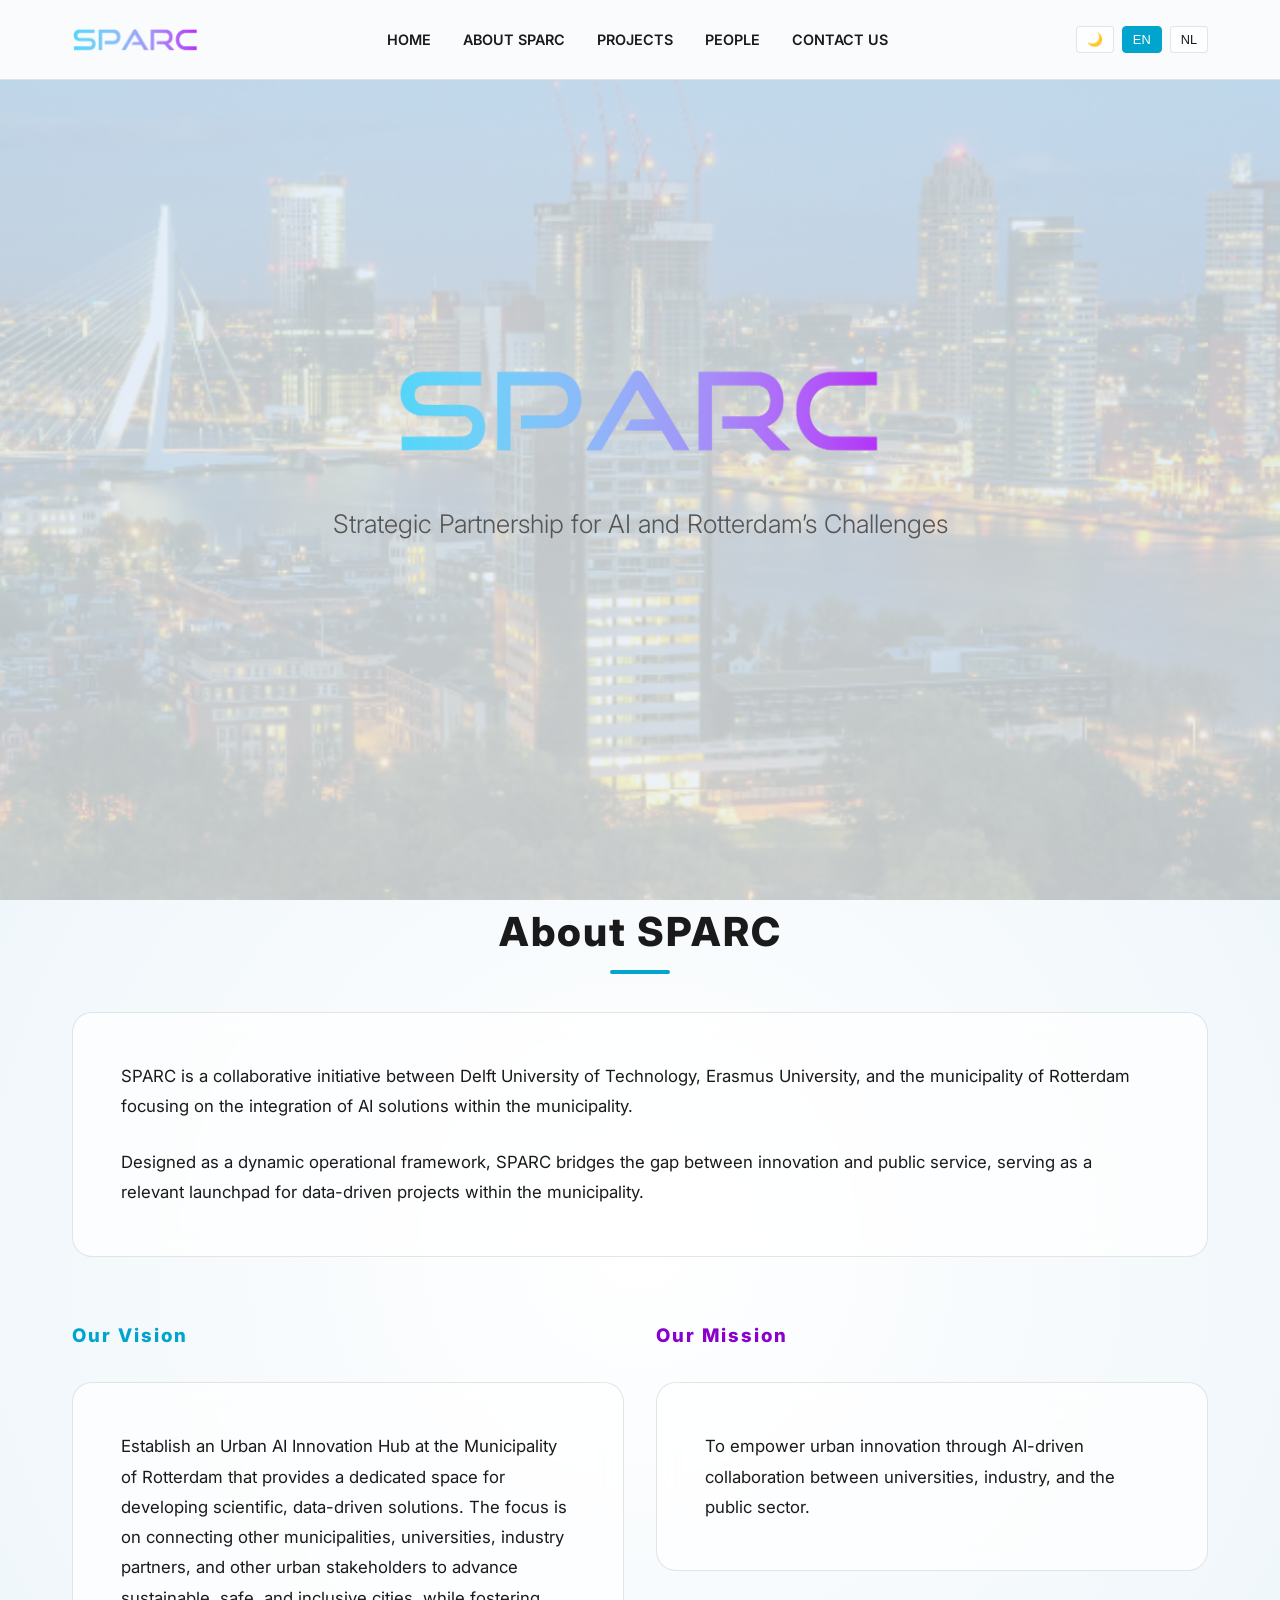
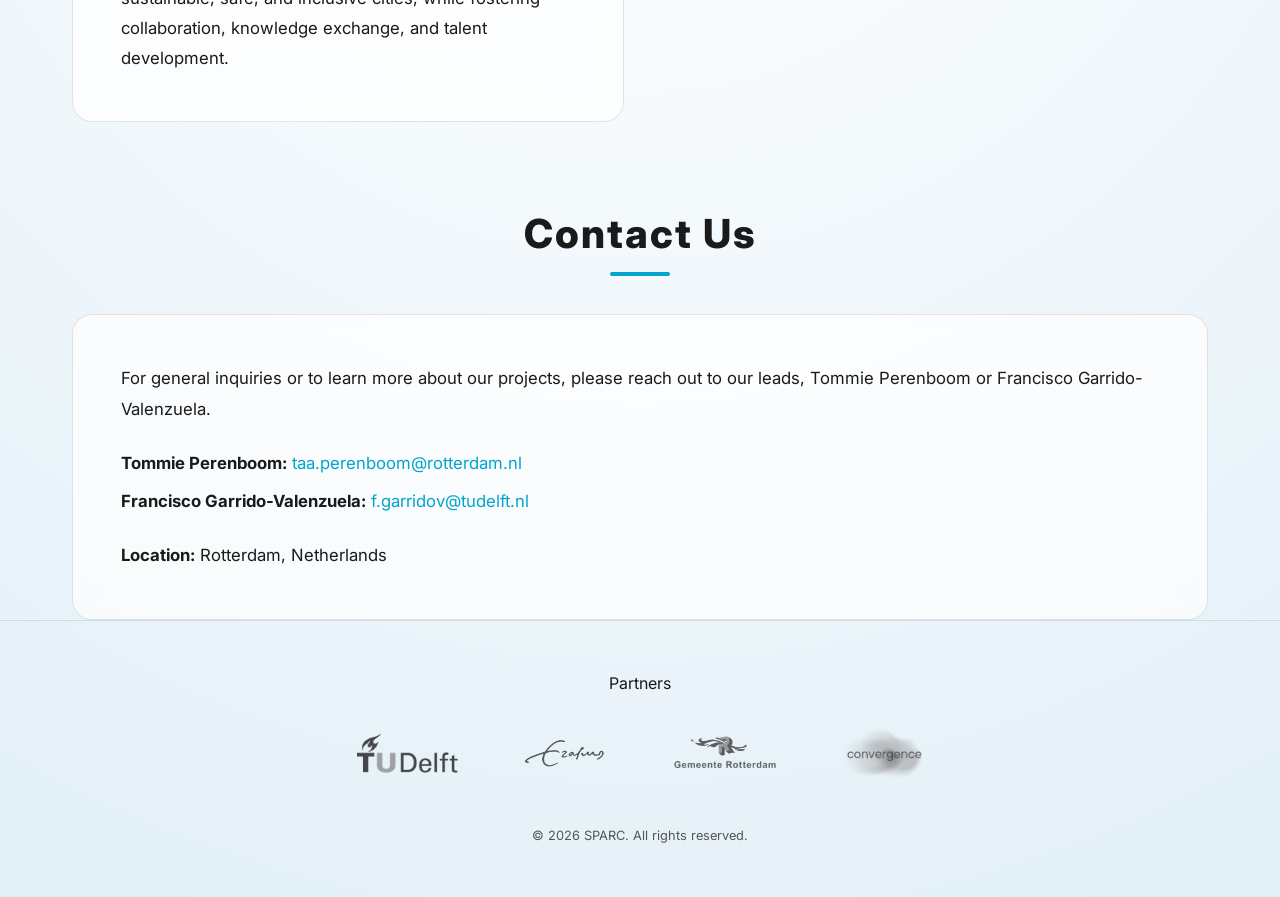
==== commit 0243f4cd: "UI Polish: increase vertical spacing above Contact Us section" ====
--- a/index.html
+++ b/index.html
@@ -63,7 +63,7 @@
         </div>
         </section>
 
-        <section id="contact" class="container">
+        <section id="contact" class="container" style="margin-top: 5rem;">
             <h2 class="section-title" data-key="contact_title">Contact Us</h2>
             <div class="glass-card">
                 <p style="margin-bottom: 1.5rem;" data-key="contact_desc">For general inquiries or to learn more about our projects, please reach out to our leads, Tommie Perenboom or Francisco Garrido-Valenzuela.</p>
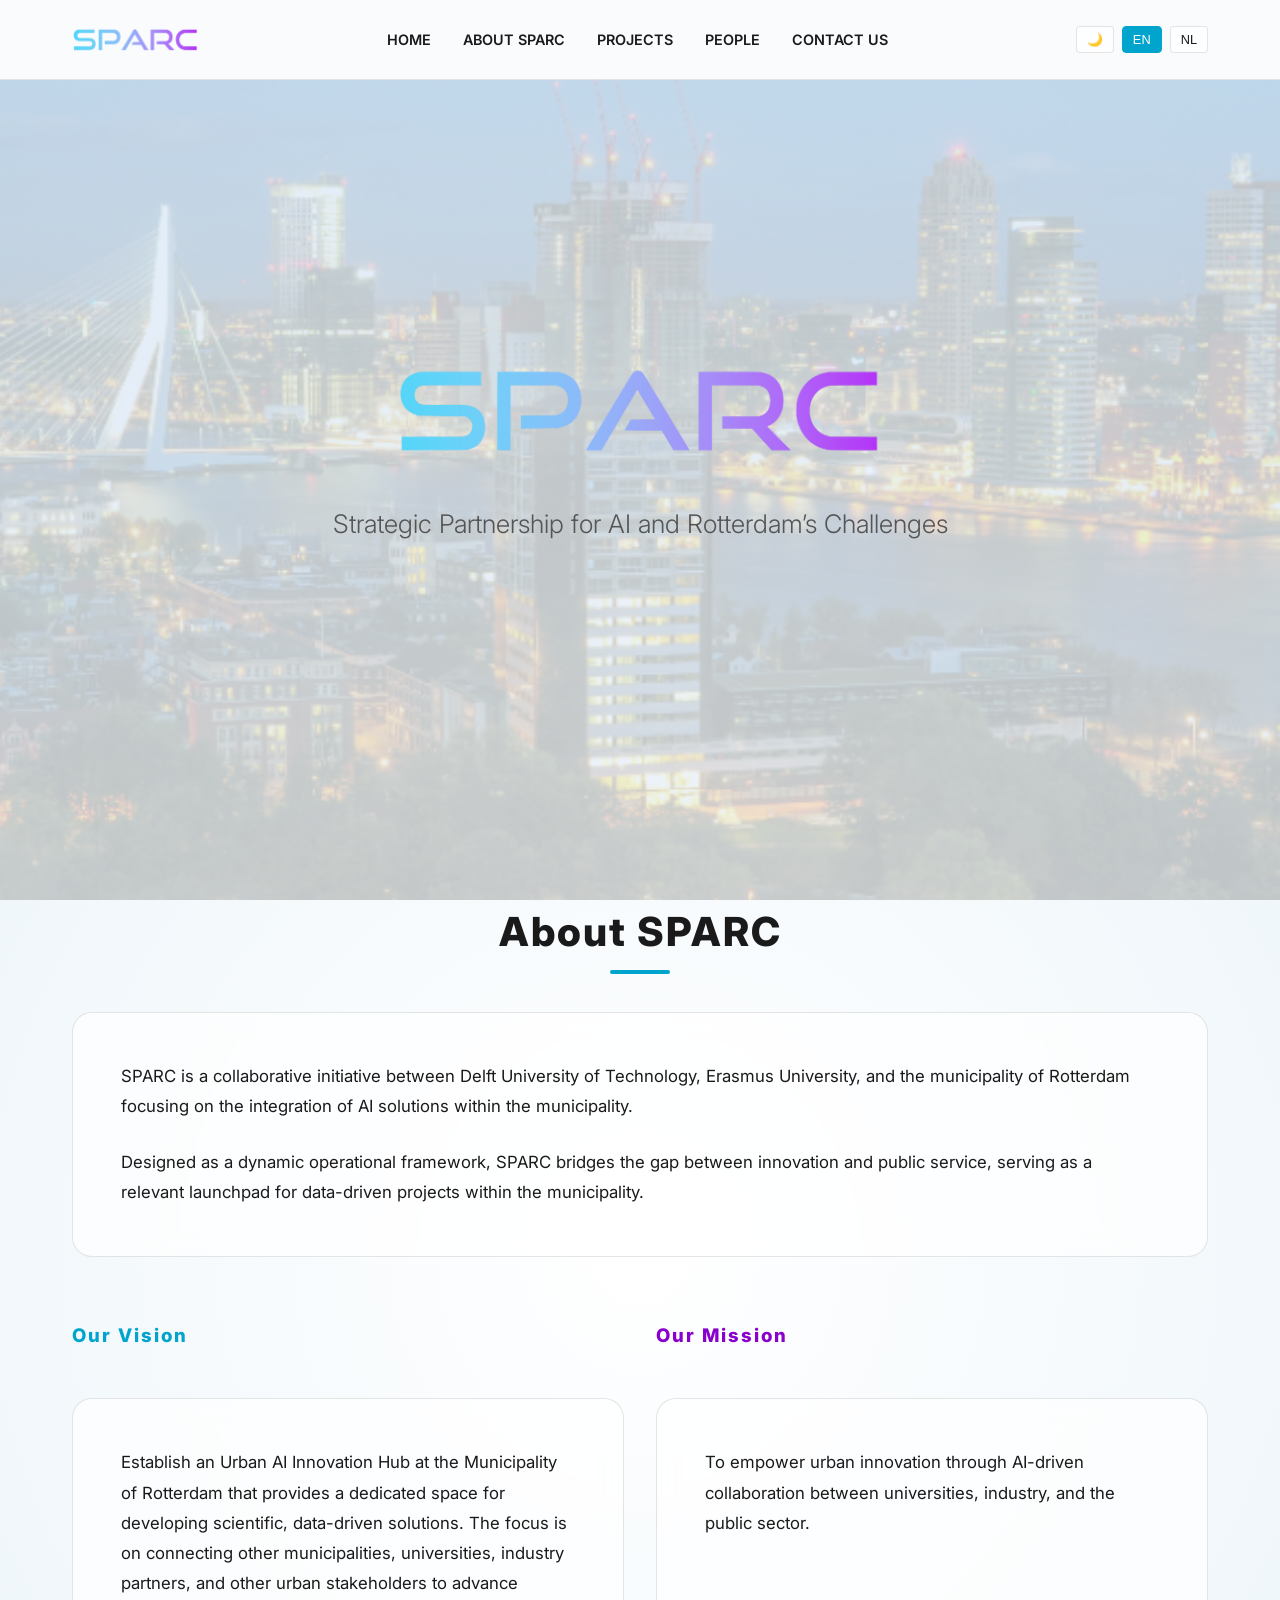
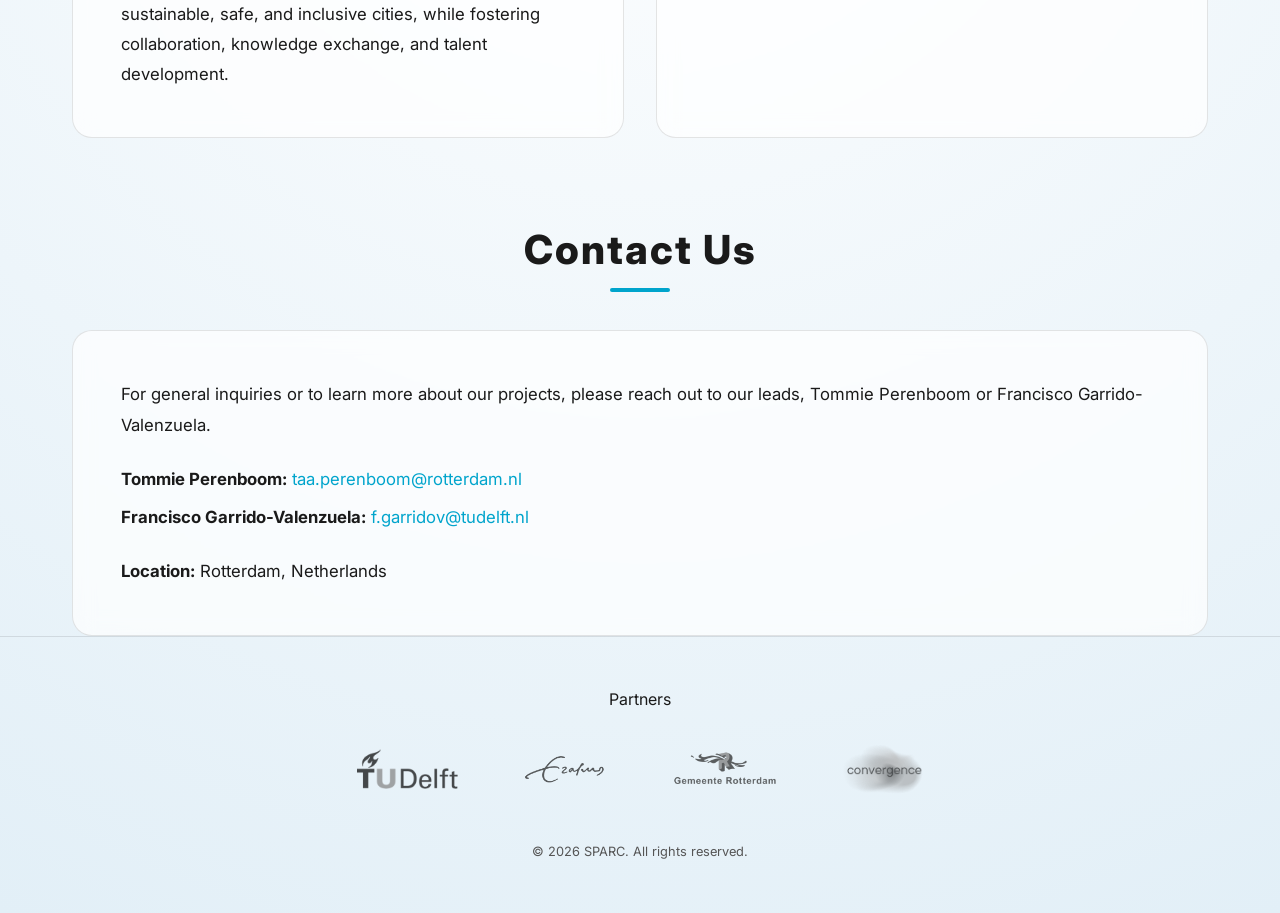
==== commit 9ad2ab86: "UI Polish: make Vision and Mission cards equal height" ====
--- a/index.html
+++ b/index.html
@@ -47,16 +47,16 @@
             </div>
 
             <div class="vision-mission-grid">
-            <div id="vision" style="margin-top: 4rem;">
+            <div id="vision" style="margin-top: 4rem; display: flex; flex-direction: column;">
                 <h3 style="color: var(--primary-cyan); margin-bottom: 1rem;" data-key="vision_title">Our Vision</h3>
-                <div class="glass-card">
+                <div class="glass-card" style="flex: 1;">
                     <p data-key="vision_desc"></p>
                 </div>
             </div>
 
-            <div id="mission" style="margin-top: 4rem;">
+            <div id="mission" style="margin-top: 4rem; display: flex; flex-direction: column;">
                 <h3 style="color: var(--primary-purple); margin-bottom: 1rem;" data-key="mission_title">Our Mission</h3>
-                <div class="glass-card">
+                <div class="glass-card" style="flex: 1;">
                     <p data-key="mission_desc"></p>
                 </div>
             </div>
